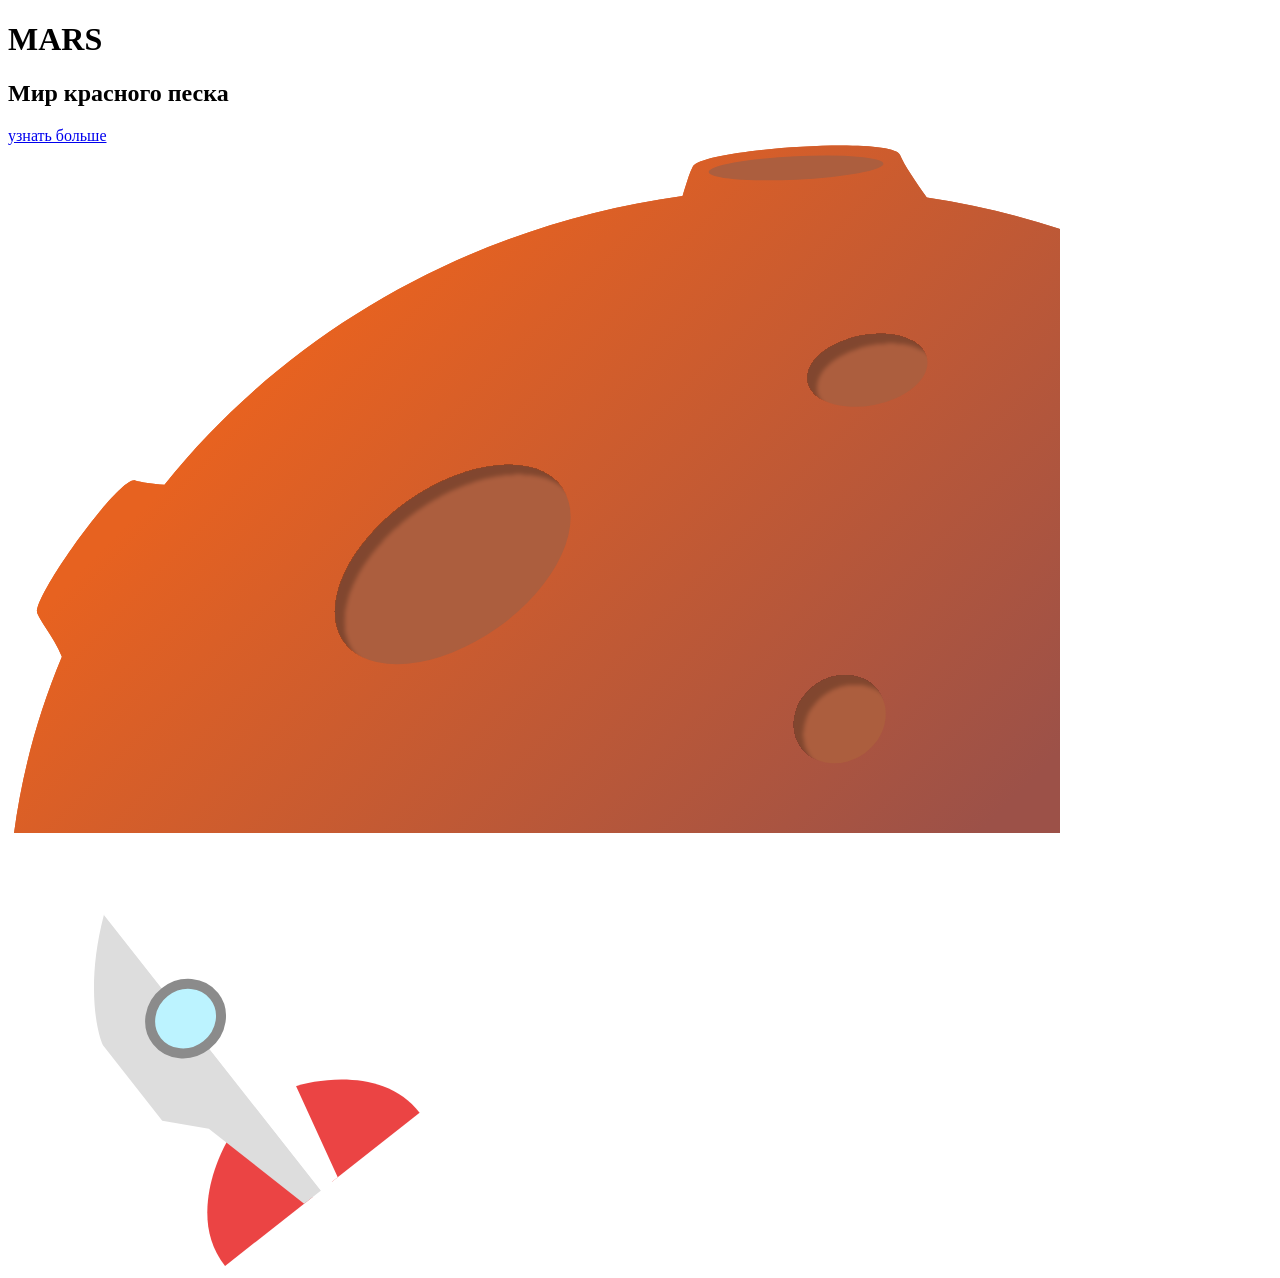
==== mars.html @ bbb3015b "first commit" ====
<!DOCTYPE html>
<html lang="en">
<head>
    <meta charset="UTF-8">
    <meta name="viewport" content="width=device-width, initial-scale=1.0">
    <title>Mars</title>
<link rel="stylesheet" href="mars.css">
</head>
<body>
    <header class="header">
        <div class="header-content">
            <h1 class="header-title">
                MARS
            </h1>
            <h2 class="header-sub-title">
                Мир красного песка
            </h2>
            <a href="#" class="header-btn">
                узнать больше
            </a>
        </div>
        <div class="header-bg">
            <img src="img/header-planet.svg" class="header-planet" alt="">
            <img src="img/header-rocket.svg" class="header-rocket" alt="">
        </div>
    </header>
</body>
</html>
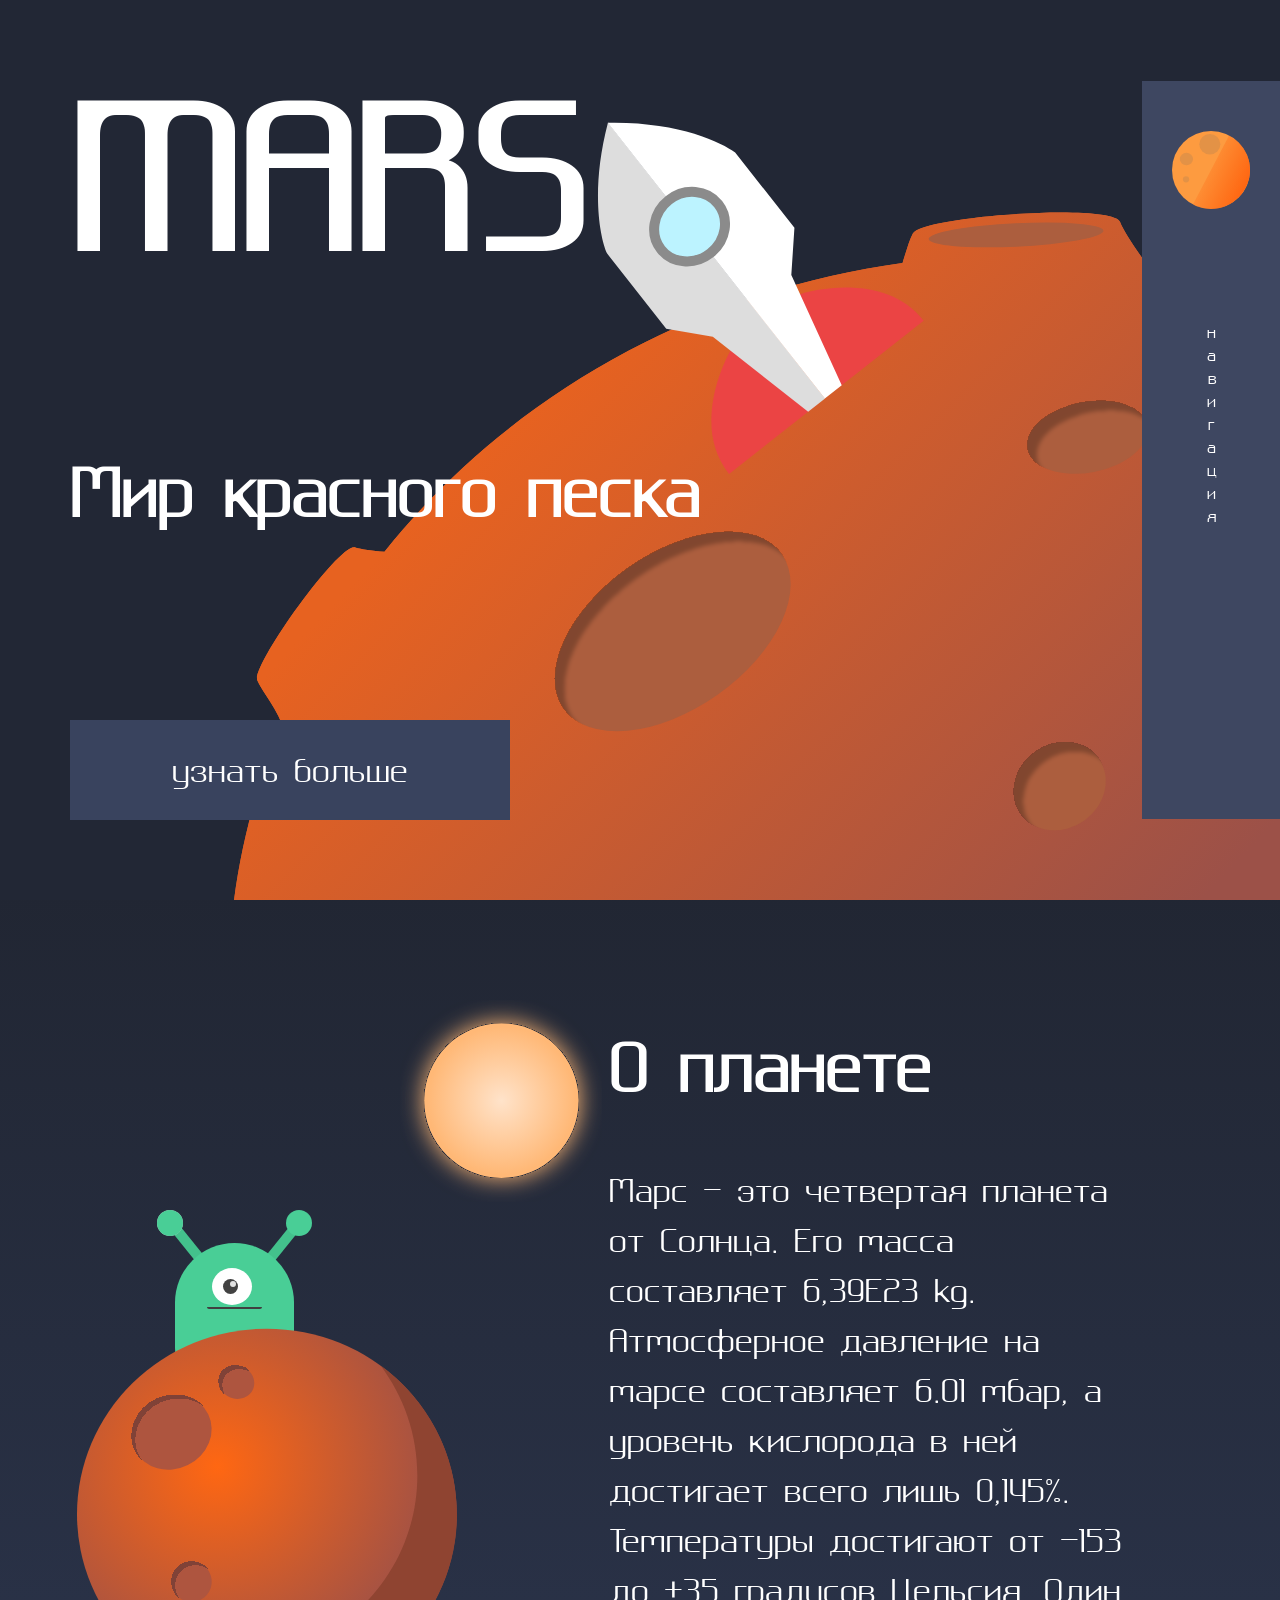
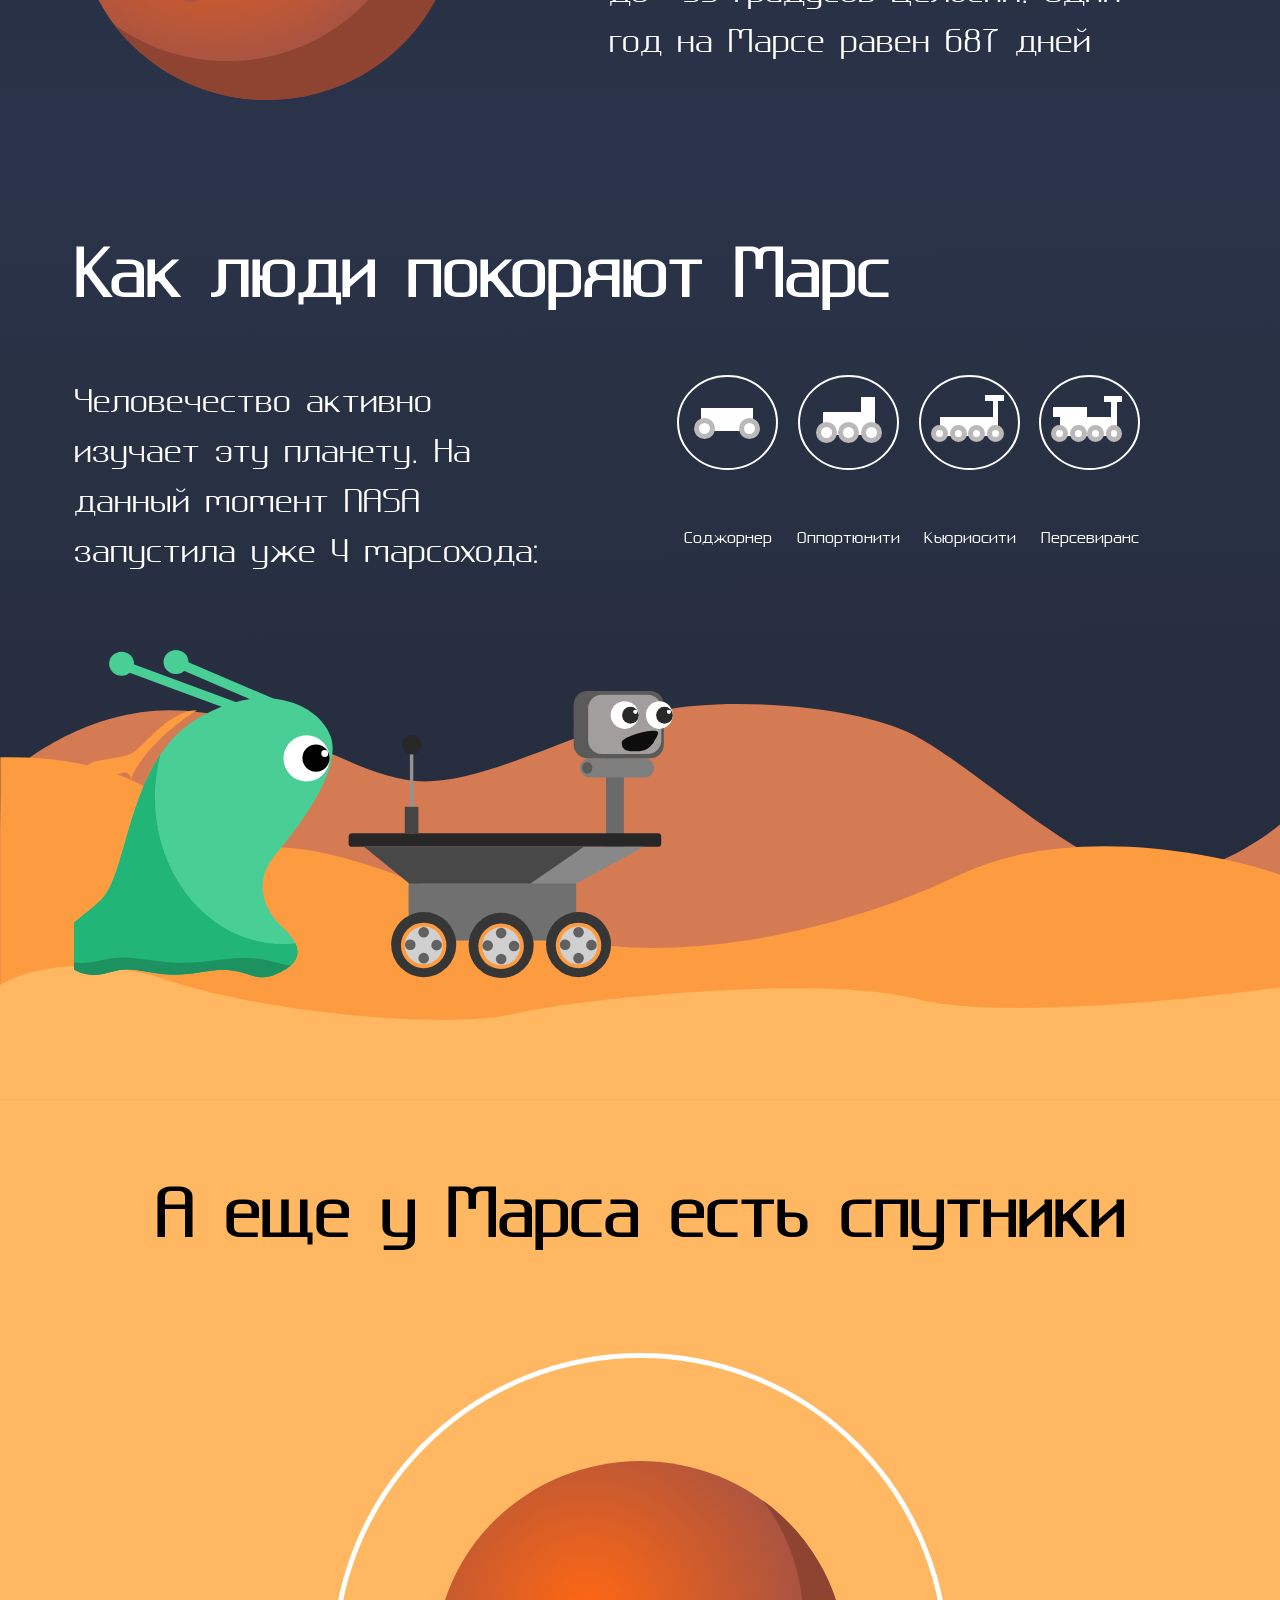
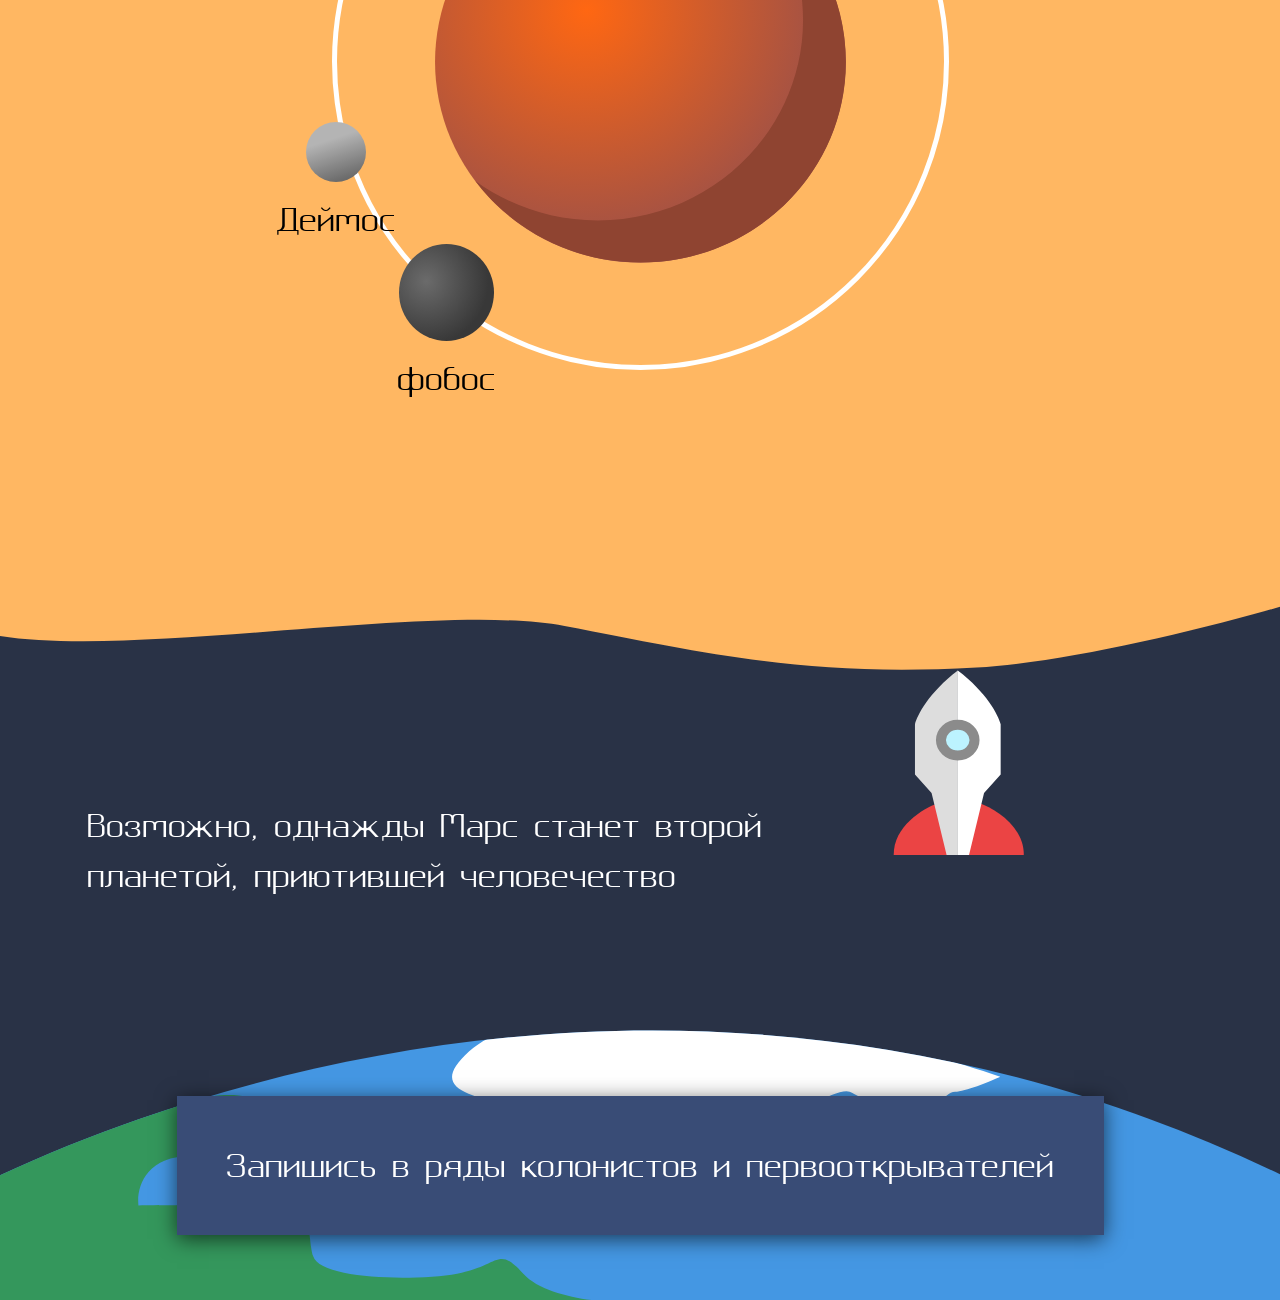
==== commit 7c8b8f50: "finiki" ====
--- a/mars.html
+++ b/mars.html
@@ -1,12 +1,32 @@
 <!DOCTYPE html>
 <html lang="en">
+
 <head>
     <meta charset="UTF-8">
     <meta name="viewport" content="width=device-width, initial-scale=1.0">
     <title>Mars</title>
-<link rel="stylesheet" href="mars.css">
+    <link rel="stylesheet" href="mars.css">
 </head>
+
 <body>
+    <nav class="menu">
+        <section class="menu-left">
+            <a href="#" class="logo">
+                <img src="img/logo.svg" alt="logo">
+            </a>
+            <p class="menu-text">
+                навигация
+            </p>
+        </section>
+        <section class="menu-right">
+            <div class="menu-items">
+                <a href="#" class="menu-item">о планете</a>
+                <a href="#" class="menu-item">об изучении</a>
+                <a href="#" class="menu-item">о спутниках</a>
+                <a href="#" class="menu-item">о колонизации</a>
+            </div>
+        </section>
+    </nav>
     <header class="header">
         <div class="header-content">
             <h1 class="header-title">
@@ -24,5 +44,88 @@
             <img src="img/header-rocket.svg" class="header-rocket" alt="">
         </div>
     </header>
+    <main>
+        <section class="about">
+            <div class="about-left">
+                <img src="img/section-2-planets.svg" alt="" class="about-planets">
+                <div class="about-alien">
+                    <img src="img/section-2-alien-eye.svg" alt="" class="about-alien-eye">
+                </div>
+            </div>
+            <div class="about-right">
+                <h2 class="about-title">О планете</h2>
+                <p class="about-text">
+                    Марс - это четвертая планета от Солнца. Его масса составляет 6,39E23 kg. Атмосферное давление на
+                    марсе составляет 6.01 мбар, а уровень кислорода в ней достигает всего лишь 0,145%. Температуры
+                    достигают от -153 до +35 градусов Цельсия. Один год на Марсе равен 687 дней
+                </p>
+            </div>
+        </section>
+        <section class="study">
+            <div class="study-top">
+                <h2 class="study-title">Как люди покоряют Марс</h2>
+                <p class="study-text">
+                    Человечество активно изучает эту планету. На данный момент NASA запустила уже 4 марсохода:
+                </p>
+                <ul class="study-rovers-list">
+                    <li class="study-rover-item">
+                        <img src="img/section-3-rover-1-ic.svg" alt="">
+                        <p>Cоджорнер</p>
+                    </li>
+                    <li class="study-rover-item">
+                        <img src="img/section-3-rover-2-ic.svg" alt="">
+                        <p>Оппортюнити</p>
+                    </li>
+                    <li class="study-rover-item">
+                        <img src="img/section-3-rover-3-ic.svg" alt="">
+                        <p>Кьюриосити</p>
+                    </li>
+                    <li class="study-rover-item">
+                        <img src="img/section-3-rover-4-ic.svg" alt="">
+                        <p>Персевиранс</p>
+                    </li>
+                </ul>
+
+            </div>
+            <div class="study-bottom">
+                <img src="img/section-3-alien.svg" alt="" class="study-alien">
+                <img src="img/section-3-rover.svg" alt="" class="study-rover">
+            </div>
+        </section>
+        <section class="satellites">
+            <h2 class="satellites-title">А еще у Марса есть спутники</h2>
+            <div class="satellites-orbit">
+                <img src="img/section-4-mars.svg" alt="" class="satellites-mars">
+                <div class="satellites-deimos">
+                    <img src="img/section-4-deimos.svg" alt="деймос">
+                    <p>
+                        Деймос
+                    </p>
+                </div>
+                <div class="satellites-phobos">
+                    <img src="img/section-4-phobos.svg" alt="фобос">
+                    <p>
+                        фобос
+                    </p>
+                </div>
+            </div>
+        </section>
+        <section class="earth">
+            <header class="earth-header"></header>
+            <div class="earth-content">
+                <p>
+                    Возможно, однажды Марс станет второй планетой, приютившей человечество
+                </p>
+            </div>
+            <footer class="earth-footer">
+                <a href="" class="earth-btn">
+                    Запишись в ряды колонистов и первооткрывателей
+
+                </a>
+            </footer>
+            <img src="img/section-5-rocket.svg" alt="" class="earth-rocket ">
+        </section>
+    </main>
 </body>
+
 </html>
--- a/mars.css
+++ b/mars.css
@@ -0,0 +1,340 @@
+@font-face {
+    font-family: Gputeks;
+    src: url("fonts/Gputeks-Regular.woff2"), url("fonts/Gputeks-Regular.woff");
+}
+
+* {
+    margin: 0;
+    padding: 0;
+    box-sizing: border-box;
+    font-family: Gputeks;
+
+}
+
+html {
+    font-size: 30px;
+}
+
+p {
+    font-size: 1rem;
+}
+
+h1 {
+    font-size: 6rem;
+    line-height: 6rem;
+
+}
+
+h2 {
+    font-size: 2rem;
+    line-height: 2rem;
+}
+
+.header {
+    width: 100%;
+    height: 100vh;
+    position: relative;
+}
+
+.header-content {
+    width: 100%;
+    height: 100%;
+    padding: 80px 70px;
+    color: white;
+    display: flex;
+    flex-direction: column;
+    justify-content: space-between;
+
+}
+
+.header-title {}
+
+.header-sub-title {}
+
+.header-btn {
+    width: 440px;
+    height: 100px;
+    color: rgb(255, 255, 255);
+    background: rgb(57, 67, 94);
+    text-decoration: none;
+    text-align: center;
+    line-height: 100px;
+}
+
+.header-bg {
+    width: 100%;
+    height: 100%;
+    position: absolute;
+    top: 0;
+    left: 0;
+    z-index: -1;
+    background: rgb(34, 39, 53);
+}
+
+.header-planet {
+    position: absolute;
+    bottom: 0;
+    right: 0;
+}
+
+.header-rocket {
+    position: absolute;
+    left: 40%;
+    top: 5%;
+}
+
+.menu {
+    width: 430px;
+    height: calc(100vh - 162px);
+    position: fixed;
+    right: calc(138px - 430px);
+    top: 81px;
+    background: rgb(62, 71, 97);
+    display: flex;
+    z-index: 1000;
+    transition: 0.5s;
+}
+
+.menu:hover {
+    right: 0;
+
+}
+
+.menu-left {
+    width: 138px;
+    height: 100%;
+    padding: 50px 30px;
+
+}
+
+.logo {}
+
+.menu-text {
+    writing-mode: vertical-lr;
+    text-orientation: upright;
+    color: rgb(255, 255, 255);
+    font-size: 15px;
+    margin: 100px auto 0;
+}
+
+.menu-right {
+    display: flex;
+    justify-content: center;
+    align-items: center;
+    height: 100%;
+
+}
+
+.menu-items {
+    display: flex;
+    flex-direction: column;
+}
+
+.menu-item {
+    color: white;
+    text-decoration: none;
+    margin-bottom: 82px;
+}
+
+.header {}
+
+.about {
+    width: 100%;
+    height: 100vh;
+    background: linear-gradient(0.00deg, rgba(43.06223678588867, 52.1273078918457, 75.4375, 1), rgba(33.14999771118164, 38.14799880981445, 50.999996185302734, 1) 100%);
+    display: flex;
+    padding: 100px 140px 100px 77px;
+}
+
+
+.about-left {
+    width: 50%;
+    height: 100%;
+    position: relative;
+}
+
+.about-planets {
+    height: 100%;
+    position: relative;
+    z-index: 1;
+}
+
+.about-alien {
+    width: 155px;
+    height: 197px;
+    background: url('img/section-2-alien.svg') center/cover no-repeat;
+    position: absolute;
+    left: 15%;
+    top: 30%;
+}
+
+.about-alien-eye {
+    position: absolute;
+    top: 35%;
+    left: 43%;
+}
+
+.about-right {
+    width: 50%;
+    height: 100%;
+    display: flex;
+    justify-content: center;
+    flex-direction: column;
+    color: white;
+}
+
+.about-title {
+    margin-bottom: 70px;
+}
+
+.about-text {}
+
+.study {
+    width: 100%;
+    height: 100vh;
+    background: url("img/section-3-bg.svg") bottom/contain no-repeat,
+        linear-gradient(-0.56deg, rgba(36, 42, 58, 1), rgba(42, 51, 72, 1) 100%);
+    padding: 40px 0 40px 74px;
+}
+
+.study-top {
+    width: 100%;
+    height: 50%;
+    display: flex;
+    flex-wrap: wrap;
+    color: white;
+
+}
+
+.study-title {
+    width: 100%;
+}
+
+.study-text {
+    width: 50%;
+    padding-right: 130px;
+}
+
+.study-rovers-list {
+    width: 50%;
+    display: flex;
+    list-style: none;
+    justify-content: space-between;
+    padding-right: 140px;
+}
+
+.study-rover-item {
+    text-align: center;
+    ;
+}
+
+.study-rover-item p {
+    font-size: 0.5rem;
+    margin-top: 44px;
+}
+
+.study-bottom {
+    width: 100%;
+    height: 50%;
+
+}
+
+.study-alien {
+    height: 80%;
+}
+
+.study-rover {
+    height: 70%;
+}
+
+.satellites {
+    width: 100%;
+    height: 100vh;
+    background: rgba(255, 183, 98, 1);
+    text-align: center;
+    padding: 80px;
+
+}
+
+.satellites-title {
+    margin-bottom: 113px;
+}
+
+.satellites-orbit {
+
+    width: 617px;
+    height: 617px;
+    border: 5px solid rgba(255, 255, 255, 1);
+    border-radius: 50%;
+    margin: auto;
+    display: flex;
+    justify-content: center;
+    align-items: center;
+    position: relative;
+}
+
+.satellites-mars {}
+
+.satellites-deimos {
+    position: absolute;
+    left: -10%;
+    top: 60%;
+}
+
+.satellites-phobos {
+    position: absolute;
+    left: 10%;
+    top: 80%;
+}
+
+.earth {
+    background: rgba(41, 50, 70, 1);
+    width: 100%;
+    height: 100vh;
+    position: relative;
+}
+
+.earth-header {
+    height: 30%;
+    background: url("img/section-5-bg-top.svg") bottom/cover no-repeat;
+
+}
+
+.earth-content {
+    height: 40%;
+    font-size: 2rem;
+    color: white;
+    padding-left: 87px;
+    display: flex;
+    align-items: center;
+}
+.earth-content p{
+    width: 60%;
+}
+
+.earth-footer {
+    display: flex;
+    justify-content: center;
+    align-items: center;
+    height: 30%;
+    background: url("img/section-5-bg-bottom-earth.svg") top/cover no-repeat;
+}
+
+.earth-btn {
+    width: 927px;
+    height: 139px;
+    box-shadow: 0px 4px 20px 0px rgba(0, 0, 0, 0.63);
+    background: rgba(57, 76, 118, 1);
+    display: flex;
+    justify-content: center;
+    align-items: center;
+    color: white;
+    text-decoration: none;
+}
+
+.earth-rocket {
+    position: absolute;
+    top: 30%;
+    right: 20%;
+
+}
